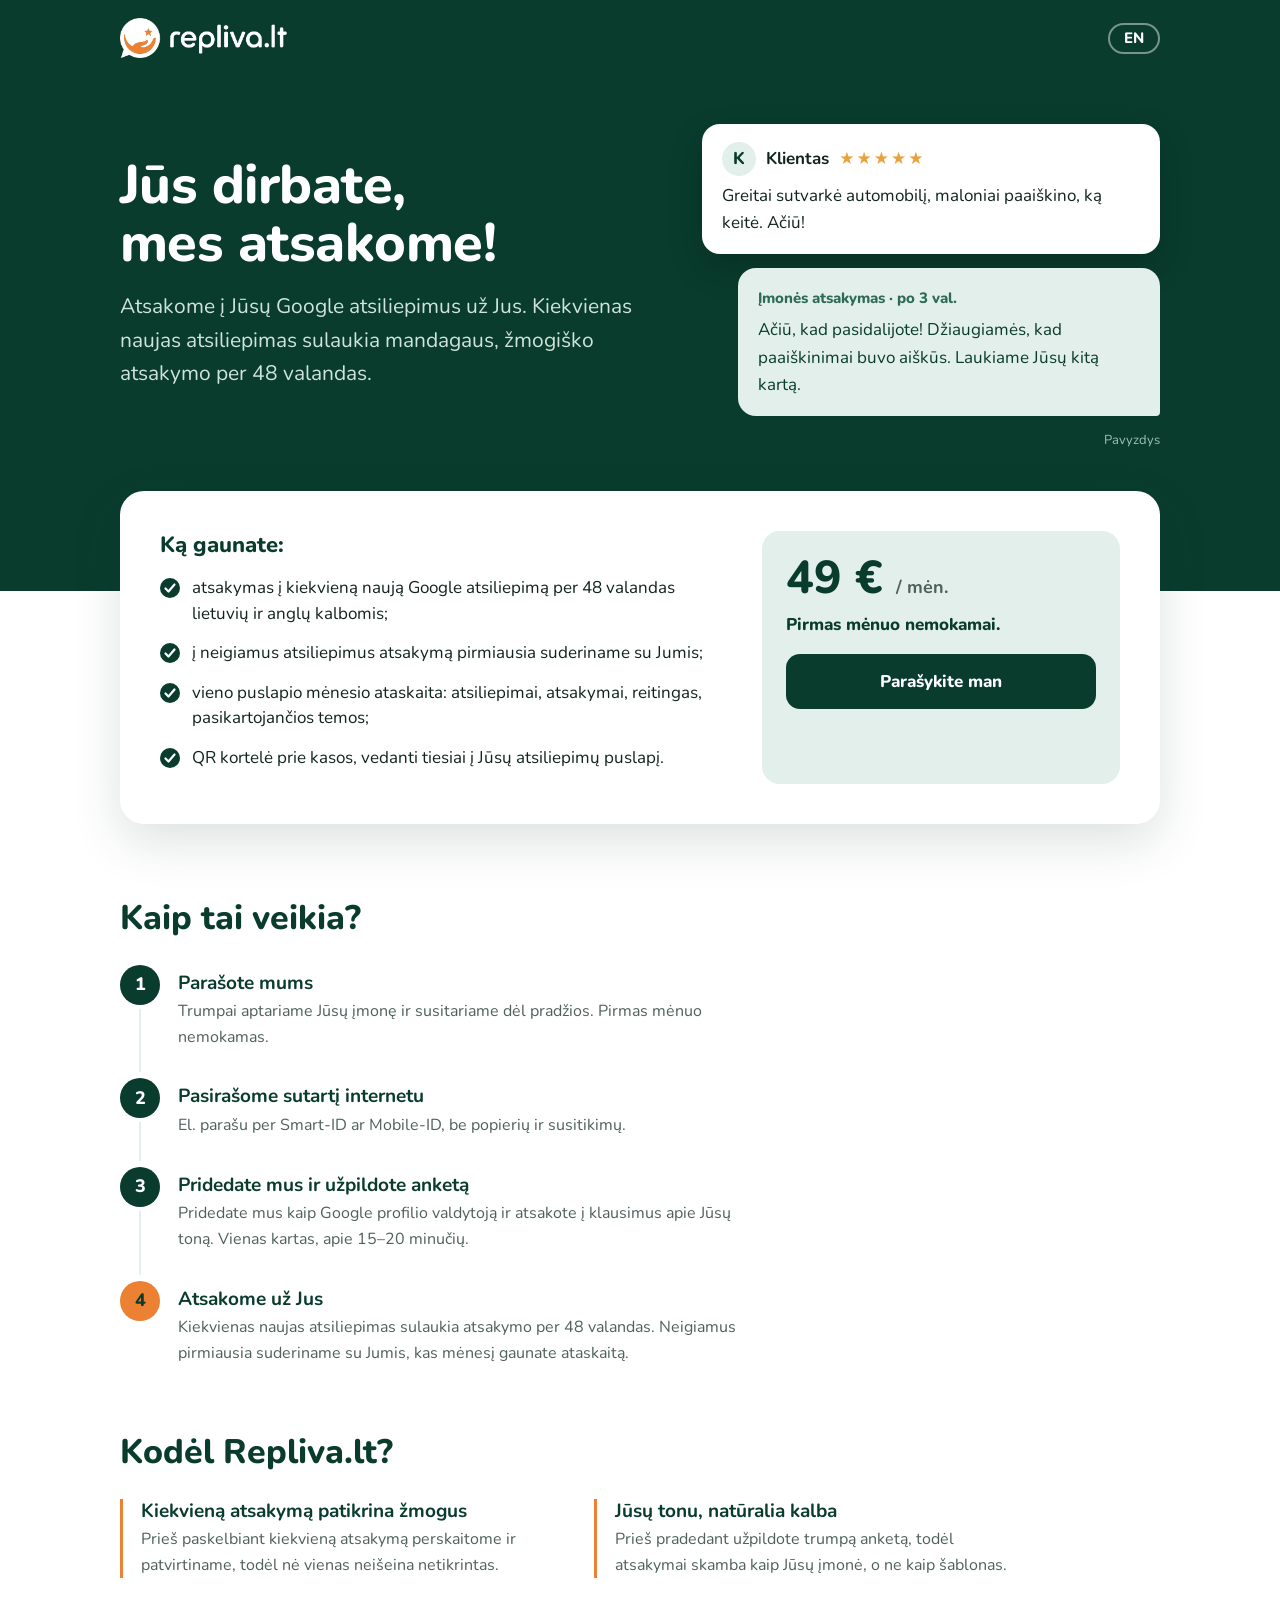
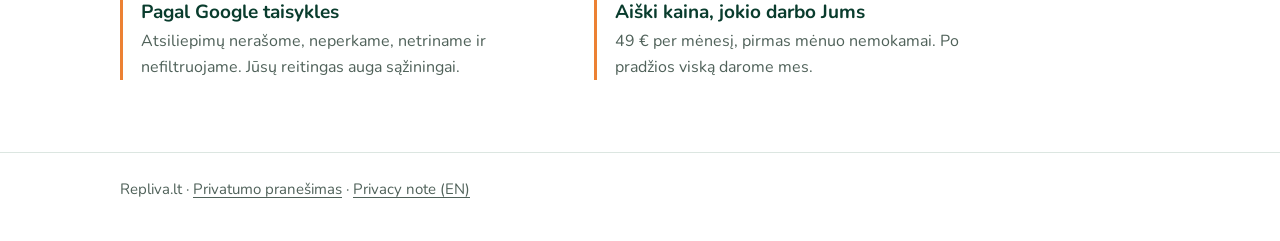
==== index.html @ 4f691e45 "Rename 'Kas įeina:' to 'Ką gaunate:' Co-Authored-By: Claude Opus 5.5 <noreply@anthropic.com> Claude-" ====
<!doctype html>
<html lang="lt">
<head>
<meta charset="utf-8">
<meta name="viewport" content="width=device-width,initial-scale=1">
<title>Repliva.lt – atsakymai į Google atsiliepimus</title>
<meta name="description" content="Repliva.lt atsako į kiekvieną naują Jūsų įmonės Google atsiliepimą per 48 valandas lietuvių ir anglų kalbomis. 49 € per mėnesį, pirmas mėnuo nemokamai.">
<link rel="canonical" href="https://repliva.lt/">
<link rel="alternate" hreflang="lt" href="https://repliva.lt/">
<link rel="alternate" hreflang="en" href="https://repliva.lt/en/">
<meta property="og:type" content="website">
<meta property="og:site_name" content="Repliva.lt">
<meta property="og:title" content="Repliva.lt – atsakymai į Google atsiliepimus">
<meta property="og:description" content="Atsakome į kiekvieną naują Jūsų įmonės Google atsiliepimą per 48 valandas. 49 € per mėnesį, pirmas mėnuo nemokamai.">
<meta property="og:url" content="https://repliva.lt/">
<meta property="og:locale" content="lt_LT">
<link rel="icon" href="/favicon.ico" sizes="48x48">
<link rel="icon" type="image/png" href="/icon-192.png" sizes="192x192">
<link rel="apple-touch-icon" href="/apple-touch-icon.png">
<script type="application/ld+json">
{"@context":"https://schema.org","@type":"Organization","name":"Repliva.lt","url":"https://repliva.lt/","logo":"https://repliva.lt/icon-512.png","email":"karolis@repliva.lt"}
</script>
<link rel="preconnect" href="https://fonts.googleapis.com">
<link rel="preconnect" href="https://fonts.gstatic.com" crossorigin>
<link rel="stylesheet" href="https://fonts.googleapis.com/css2?family=Nunito:wght@400;700;800&display=swap">
<link rel="stylesheet" href="/style.css?v=20261012c">
</head>
<body class="home">
<div class="top"><div class="wrap">
  <header class="bar">
    <a href="/"><img src="/logo-white.png" alt="Repliva.lt" width="167" height="40"></a>
    <a class="lang-switch" href="/en/" hreflang="en" lang="en">EN</a>
  </header>
  <div class="hero">
    <div class="intro">
      <h1>Jūs dirbate, mes atsakome!</h1>
      <p class="lede">Atsakome į Jūsų Google atsiliepimus už Jus. Kiekvienas naujas atsiliepimas sulaukia mandagaus, žmogiško atsakymo per 48 valandas.</p>
    </div>
    <div class="demo" aria-label="Atsakymo pavyzdys">
      <div class="rv">
        <div class="rh"><span class="av" aria-hidden="true">K</span>Klientas <span class="st" aria-label="5 žvaigždutės">★★★★★</span></div>
        <p>Greitai sutvarkė automobilį, maloniai paaiškino, ką keitė. Ačiū!</p>
      </div>
      <div class="rp">
        <div class="rh">Įmonės atsakymas · po 3 val.</div>
        <p>Ačiū, kad pasidalijote! Džiaugiamės, kad paaiškinimai buvo aiškūs. Laukiame Jūsų kitą kartą.</p>
      </div>
      <div class="tag">Pavyzdys</div>
    </div>
  </div>
</div></div>

<main><div class="wrap">
  <div class="card">
    <div>
      <h2>Ką gaunate:</h2>
      <ul class="ticks">
        <li>atsakymas į kiekvieną naują Google atsiliepimą per 48 valandas lietuvių ir anglų kalbomis;</li>
        <li>į neigiamus atsiliepimus atsakymą pirmiausia suderiname su Jumis;</li>
        <li>vieno puslapio mėnesio ataskaita: atsiliepimai, atsakymai, reitingas, pasikartojančios temos;</li>
        <li>QR kortelė prie kasos, vedanti tiesiai į Jūsų atsiliepimų puslapį.</li>
      </ul>
    </div>
    <div class="price">
      <p class="amount">49 € <span>/ mėn.</span></p>
      <p class="free">Pirmas mėnuo nemokamai.</p>
      <a class="btn" href="mailto:karolis@repliva.lt?subject=Repliva.lt%20%E2%80%93%20atsakymai%20%C4%AF%20atsiliepimus">Parašykite man</a>
    </div>
  </div>

  <section class="how" id="kaip">
    <h2>Kaip tai veikia?</h2>
    <ol class="steps">
      <li><span class="n">1</span><div><h3>Parašote mums</h3><p>Trumpai aptariame Jūsų įmonę ir susitariame dėl pradžios. Pirmas mėnuo nemokamas.</p></div></li>
      <li><span class="n">2</span><div><h3>Pasirašome sutartį internetu</h3><p>El. parašu per Smart-ID ar Mobile-ID, be popierių ir susitikimų.</p></div></li>
      <li><span class="n">3</span><div><h3>Pridedate mus ir užpildote anketą</h3><p>Pridedate mus kaip Google profilio valdytoją ir atsakote į klausimus apie Jūsų toną. Vienas kartas, apie 15–20 minučių.</p></div></li>
      <li><span class="n">4</span><div><h3>Atsakome už Jus</h3><p>Kiekvienas naujas atsiliepimas sulaukia atsakymo per 48 valandas. Neigiamus pirmiausia suderiname su Jumis, kas mėnesį gaunate ataskaitą.</p></div></li>
    </ol>
  </section>

  <section class="why">
    <h2>Kodėl Repliva.lt?</h2>
    <div class="why-list">
      <div class="w"><h3>Kiekvieną atsakymą patikrina žmogus</h3><p>Prieš paskelbiant kiekvieną atsakymą perskaitome ir patvirtiname, todėl nė vienas neišeina netikrintas.</p></div>
      <div class="w"><h3>Jūsų tonu, natūralia kalba</h3><p>Prieš pradedant užpildote trumpą anketą, todėl atsakymai skamba kaip Jūsų įmonė, o ne kaip šablonas.</p></div>
      <div class="w"><h3>Pagal Google taisykles</h3><p>Atsiliepimų nerašome, neperkame, netriname ir nefiltruojame. Jūsų reitingas auga sąžiningai.</p></div>
      <div class="w"><h3>Aiški kaina, jokio darbo Jums</h3><p>49 € per mėnesį, pirmas mėnuo nemokamai. Po pradžios viską darome mes.</p></div>
    </div>
  </section>
</div></main>

<footer><div class="wrap">
  Repliva.lt · <a href="/privatumas/">Privatumo pranešimas</a> · <a href="/privacy/">Privacy note (EN)</a>
</div></footer>
</body>
</html>
---- style.css ----
:root{
  --brand:#093C2D; --brand-soft:#E3EFEA; --accent:#EC8133; --accent-soft:#FCE7D6;
  --surface:#FFFFFF; --ink:#12241E; --ink-muted:#4F6159; --line:#DCE6E1;
}
*{box-sizing:border-box}
html{-webkit-text-size-adjust:100%}
body{margin:0;background:var(--surface);color:var(--ink);font:17px/1.6 "Nunito",system-ui,-apple-system,sans-serif;min-height:100vh;display:flex;flex-direction:column}
main{flex:1;padding:40px 0 56px}
a{color:var(--brand);text-underline-offset:3px}
a:hover{color:var(--ink)}
.wrap{max-width:760px;margin:0 auto;padding:0 20px}
header.site{border-bottom:1px solid var(--line)}
header.site .wrap{display:flex;align-items:center;justify-content:space-between;gap:16px;padding-top:16px;padding-bottom:16px}
header.site img{height:40px;width:auto;display:block}
.lang{font-size:15px;font-weight:700}
h1{font-size:clamp(30px,6vw,44px);line-height:1.1;margin:0 0 16px;color:var(--brand);font-weight:800;letter-spacing:-.01em}
h2{font-size:20px;line-height:1.3;margin:32px 0 8px;color:var(--brand);font-weight:800}
p{margin:0 0 12px}
ul{margin:0 0 12px;padding-left:22px}
li{margin:0 0 6px}
.muted{color:var(--ink-muted);font-size:15px}
footer{border-top:1px solid var(--line);padding:24px 0 40px;font-size:15px;color:var(--ink-muted)}
footer a{color:var(--ink-muted)}

/* ---------- Home page ---------- */
body.home .wrap{max-width:1080px}
.btn{display:inline-block;background:var(--brand);color:#fff;font-weight:800;text-decoration:none;border-radius:14px;padding:14px 26px;font-size:17px;text-align:center}
.btn:hover{color:#fff;background:#0d4f3c}
.btn.alt{background:var(--accent);color:var(--brand)}
.btn.alt:hover{background:#f0934e;color:var(--brand)}

.top{background:var(--brand);color:#fff}
.bar{display:flex;align-items:center;justify-content:space-between;gap:16px;padding:18px 0}
.bar img{height:40px;width:auto;display:block}
.head-mail{color:#fff;font-weight:700;font-size:15px}
.head-mail:hover{color:var(--accent-soft)}
.hero{display:grid;gap:36px;padding:40px 0 120px;align-items:center}
.hero h1{color:#fff;font-size:clamp(34px,6.5vw,54px);line-height:1.08;margin:0 0 18px;text-wrap:balance}
.lede{font-size:clamp(18px,2.2vw,21px);color:#cfe3da;max-width:32em;margin-bottom:28px}

.demo{display:grid;gap:14px;max-width:480px;width:100%;justify-self:center}
.demo p{margin:0}
.rv{background:#fff;color:var(--ink);border-radius:18px;padding:18px 20px;box-shadow:0 14px 34px rgba(0,0,0,.18)}
.rh{display:flex;align-items:center;gap:10px;margin-bottom:6px;font-weight:700}
.av{width:34px;height:34px;border-radius:50%;background:var(--brand-soft);display:grid;place-items:center;color:var(--brand);font-weight:800}
.st{color:#E9A23B;letter-spacing:2px}
.rp{background:var(--brand-soft);color:var(--brand);border-radius:18px 18px 4px 18px;padding:18px 20px;margin-left:36px}
.rp .rh{font-size:15px;font-weight:800;color:#2d6b55}
.tag{font-size:13px;color:#9fc3b4;text-align:right}

.card{background:#fff;border-radius:24px;box-shadow:0 18px 50px rgba(9,60,45,.14);padding:28px 24px;margin-top:-120px;display:grid;gap:28px;position:relative}
.card h2{margin:0 0 16px;font-size:22px}
.ticks{list-style:none;padding:0;margin:0}
.ticks li{position:relative;padding-left:32px;margin:0 0 14px;line-height:1.5}
.ticks li::before{content:"";position:absolute;left:0;top:3px;width:20px;height:20px;border-radius:50%;background:var(--brand) url("data:image/svg+xml,%3Csvg xmlns='http://www.w3.org/2000/svg' viewBox='0 0 20 20'%3E%3Cpath d='M5.5 10.5l3 3 6-7' fill='none' stroke='%23fff' stroke-width='2.2' stroke-linecap='round' stroke-linejoin='round'/%3E%3C/svg%3E") center/20px no-repeat}
.price{background:var(--brand-soft);border-radius:18px;padding:24px;display:grid;gap:10px;align-content:start}
.price p{margin:0}
.amount{font-size:46px;line-height:1;font-weight:800;color:var(--brand)}
.amount span{font-size:18px;font-weight:700;color:var(--ink-muted)}
.free{font-weight:800;color:var(--brand)}
.price .btn{margin-top:6px}
.contact{font-size:14px;color:var(--ink-muted)}

@media (min-width:880px){
  .hero{grid-template-columns:1.15fr 1fr;gap:56px;padding:48px 0 140px}
  .card{grid-template-columns:1.6fr 1fr;padding:40px;margin-top:-100px}
  main{padding-top:0}
}
@media (max-width:480px){
  .head-mail{display:none}
  .hero{padding:24px 0 110px}
  .btn{display:block}
  .rp{margin-left:16px}
}

/* ---------- How it works ---------- */
.how{padding:72px 0 0;display:grid;gap:24px}
.how h2{font-size:clamp(26px,4vw,34px);margin:0}
.steps{list-style:none;margin:0;padding:0;display:grid}
.steps li{margin:0;display:flex;gap:18px;position:relative;padding:0 0 28px}
.steps li:last-child{padding-bottom:0}
.steps li:not(:last-child)::after{content:"";position:absolute;left:19px;top:44px;bottom:6px;width:2px;background:var(--brand-soft)}
.steps .n{flex:none;width:40px;height:40px;border-radius:50%;background:var(--brand);color:#fff;font-weight:800;display:grid;place-items:center;font-size:18px}
.steps li:last-child .n{background:var(--accent);color:var(--brand)}
.steps h3{margin:6px 0 4px;color:var(--brand);font-size:19px;line-height:1.3}
.steps p{margin:0;color:var(--ink-muted);font-size:16px;max-width:36em}

/* ---------- Why ---------- */
.why{padding:64px 0 16px}
.why h2{font-size:clamp(26px,4vw,34px);margin:0 0 24px}
.why-list{display:grid;gap:22px 48px;max-width:900px}
.why-list .w{padding-left:18px;border-left:3px solid var(--accent)}
.why-list h3{margin:0 0 4px;color:var(--brand);font-size:19px;line-height:1.3}
.why-list p{margin:0;color:var(--ink-muted);font-size:16px}
@media (min-width:700px){.why-list{grid-template-columns:1fr 1fr}}

/* ---------- Language switch ---------- */
.lang-switch{color:#fff;font-weight:800;font-size:15px;text-decoration:none;border:2px solid rgba(255,255,255,.45);border-radius:999px;padding:6px 14px;line-height:1}
.lang-switch:hover,.lang-switch:focus-visible{color:var(--brand);background:#fff;border-color:#fff}
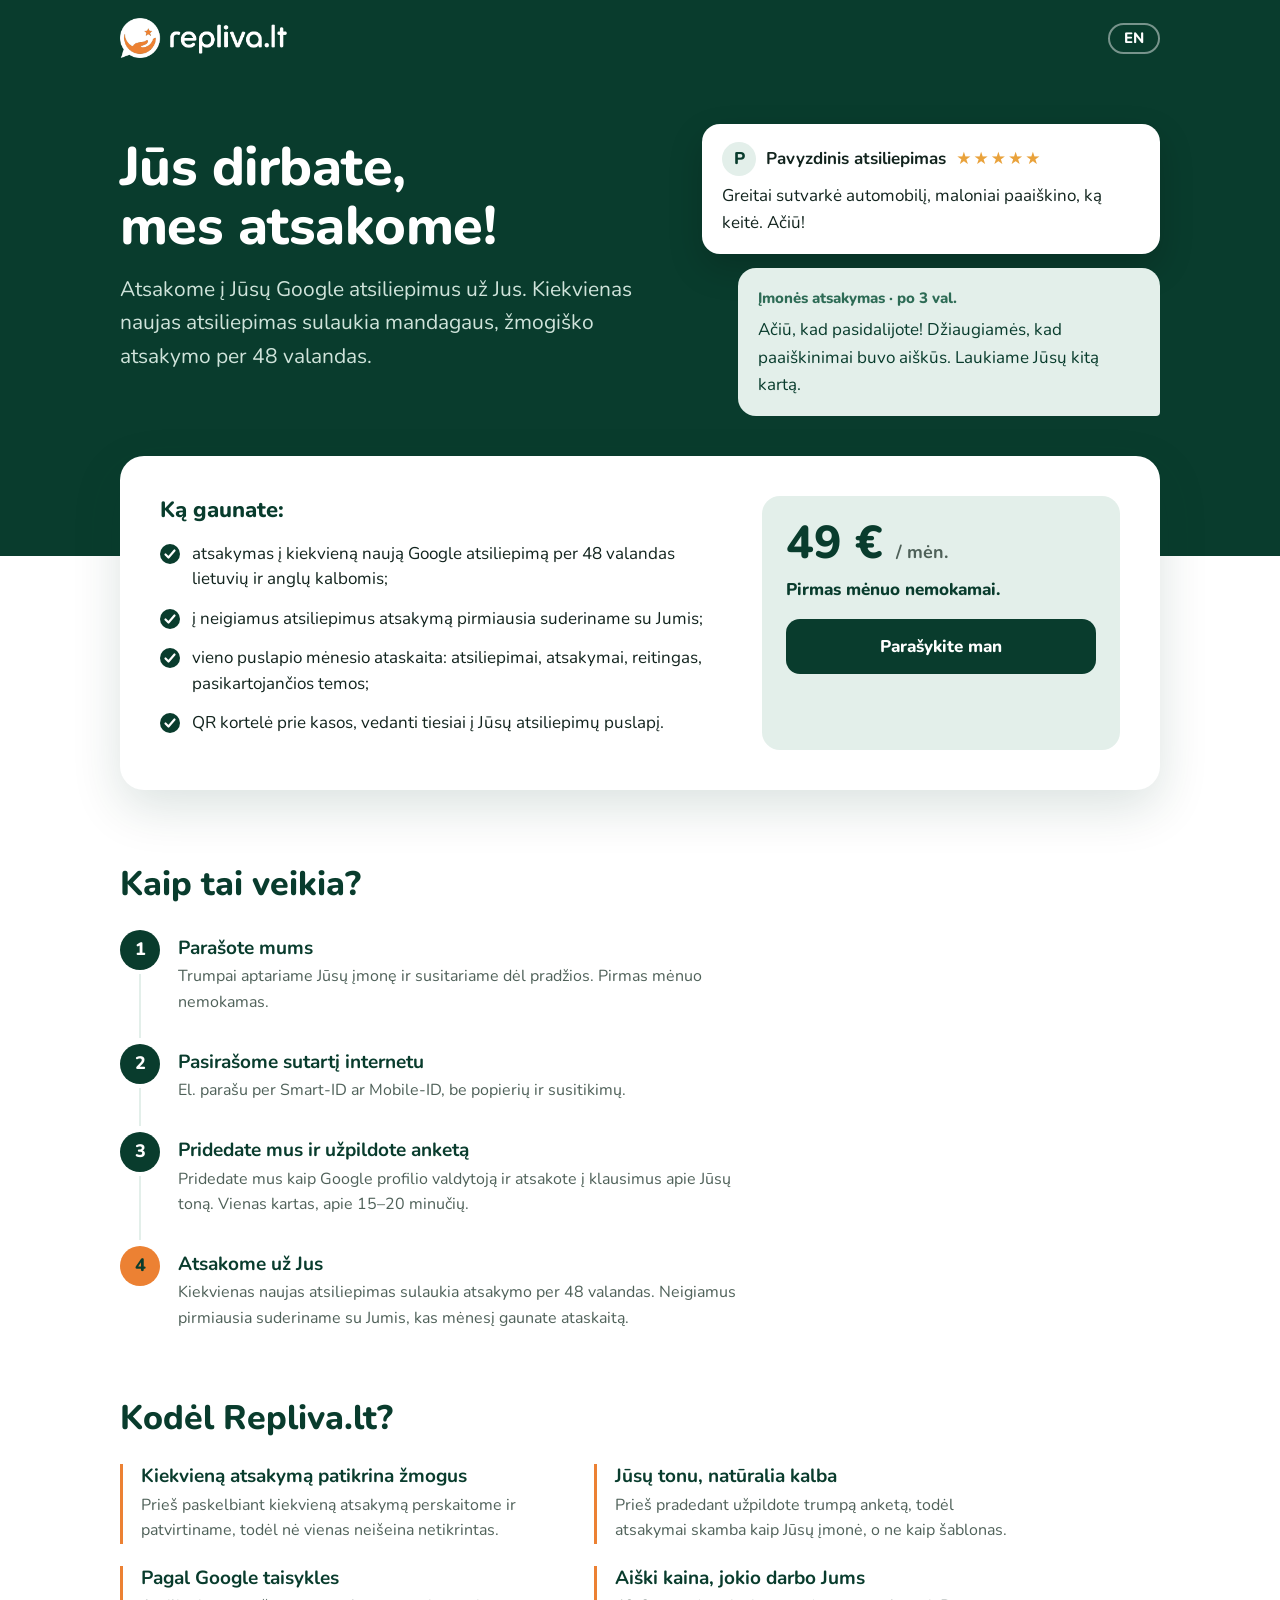
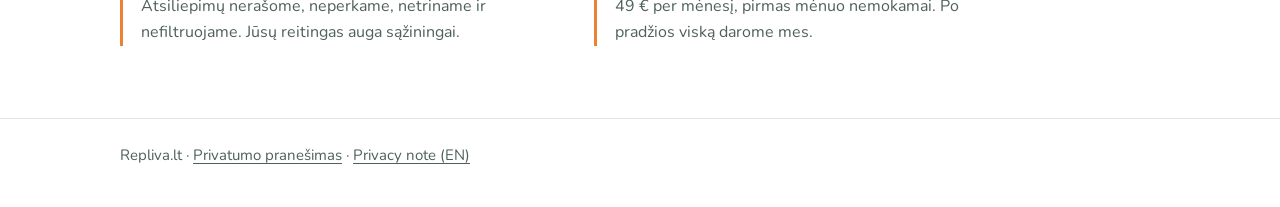
==== commit 1ccbecb4: "Move sample label into the review card; remove separate Pavyzdys/Example line Co-Authored-By: Claude" ====
--- a/index.html
+++ b/index.html
@@ -38,14 +38,13 @@
     </div>
     <div class="demo" aria-label="Atsakymo pavyzdys">
       <div class="rv">
-        <div class="rh"><span class="av" aria-hidden="true">K</span>Klientas <span class="st" aria-label="5 žvaigždutės">★★★★★</span></div>
+        <div class="rh"><span class="av" aria-hidden="true">P</span>Pavyzdinis atsiliepimas <span class="st" aria-label="5 žvaigždutės">★★★★★</span></div>
         <p>Greitai sutvarkė automobilį, maloniai paaiškino, ką keitė. Ačiū!</p>
       </div>
       <div class="rp">
         <div class="rh">Įmonės atsakymas · po 3 val.</div>
         <p>Ačiū, kad pasidalijote! Džiaugiamės, kad paaiškinimai buvo aiškūs. Laukiame Jūsų kitą kartą.</p>
       </div>
-      <div class="tag">Pavyzdys</div>
     </div>
   </div>
 </div></div>
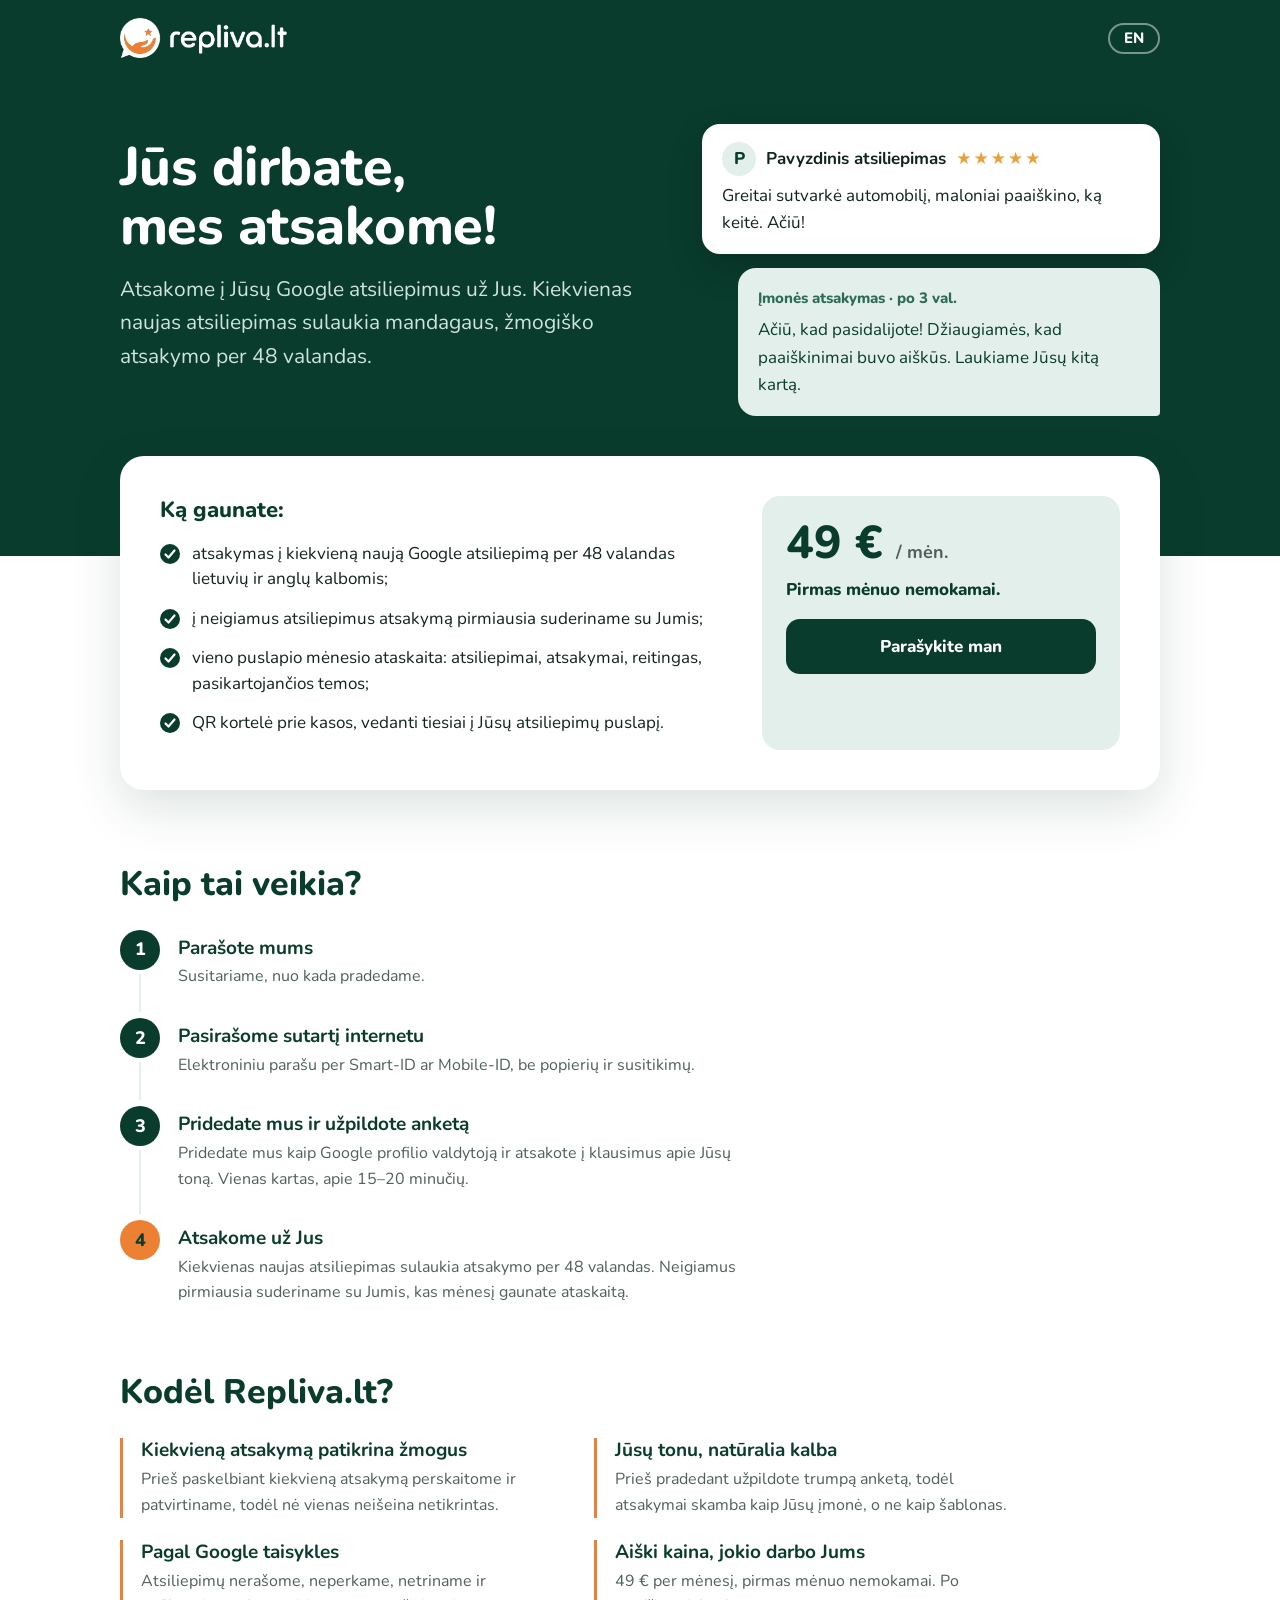
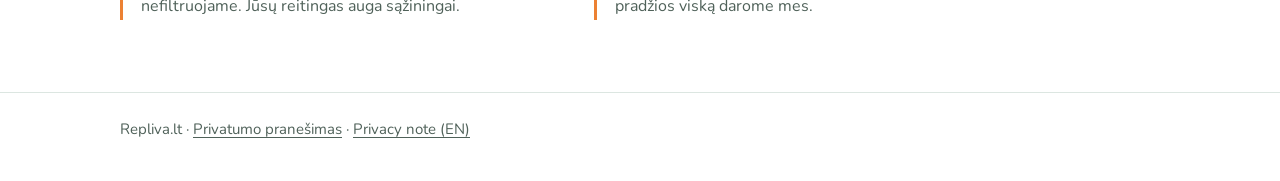
==== commit 75094b3a: "Shorten step 1; 'elektroninis parašas' in full Co-Authored-By: Claude Opus 5.5 <noreply@anthropic.co" ====
--- a/index.html
+++ b/index.html
@@ -70,8 +70,8 @@
   <section class="how" id="kaip">
     <h2>Kaip tai veikia?</h2>
     <ol class="steps">
-      <li><span class="n">1</span><div><h3>Parašote mums</h3><p>Trumpai aptariame Jūsų įmonę ir susitariame dėl pradžios. Pirmas mėnuo nemokamas.</p></div></li>
-      <li><span class="n">2</span><div><h3>Pasirašome sutartį internetu</h3><p>El. parašu per Smart-ID ar Mobile-ID, be popierių ir susitikimų.</p></div></li>
+      <li><span class="n">1</span><div><h3>Parašote mums</h3><p>Susitariame, nuo kada pradedame.</p></div></li>
+      <li><span class="n">2</span><div><h3>Pasirašome sutartį internetu</h3><p>Elektroniniu parašu per Smart-ID ar Mobile-ID, be popierių ir susitikimų.</p></div></li>
       <li><span class="n">3</span><div><h3>Pridedate mus ir užpildote anketą</h3><p>Pridedate mus kaip Google profilio valdytoją ir atsakote į klausimus apie Jūsų toną. Vienas kartas, apie 15–20 minučių.</p></div></li>
       <li><span class="n">4</span><div><h3>Atsakome už Jus</h3><p>Kiekvienas naujas atsiliepimas sulaukia atsakymo per 48 valandas. Neigiamus pirmiausia suderiname su Jumis, kas mėnesį gaunate ataskaitą.</p></div></li>
     </ol>
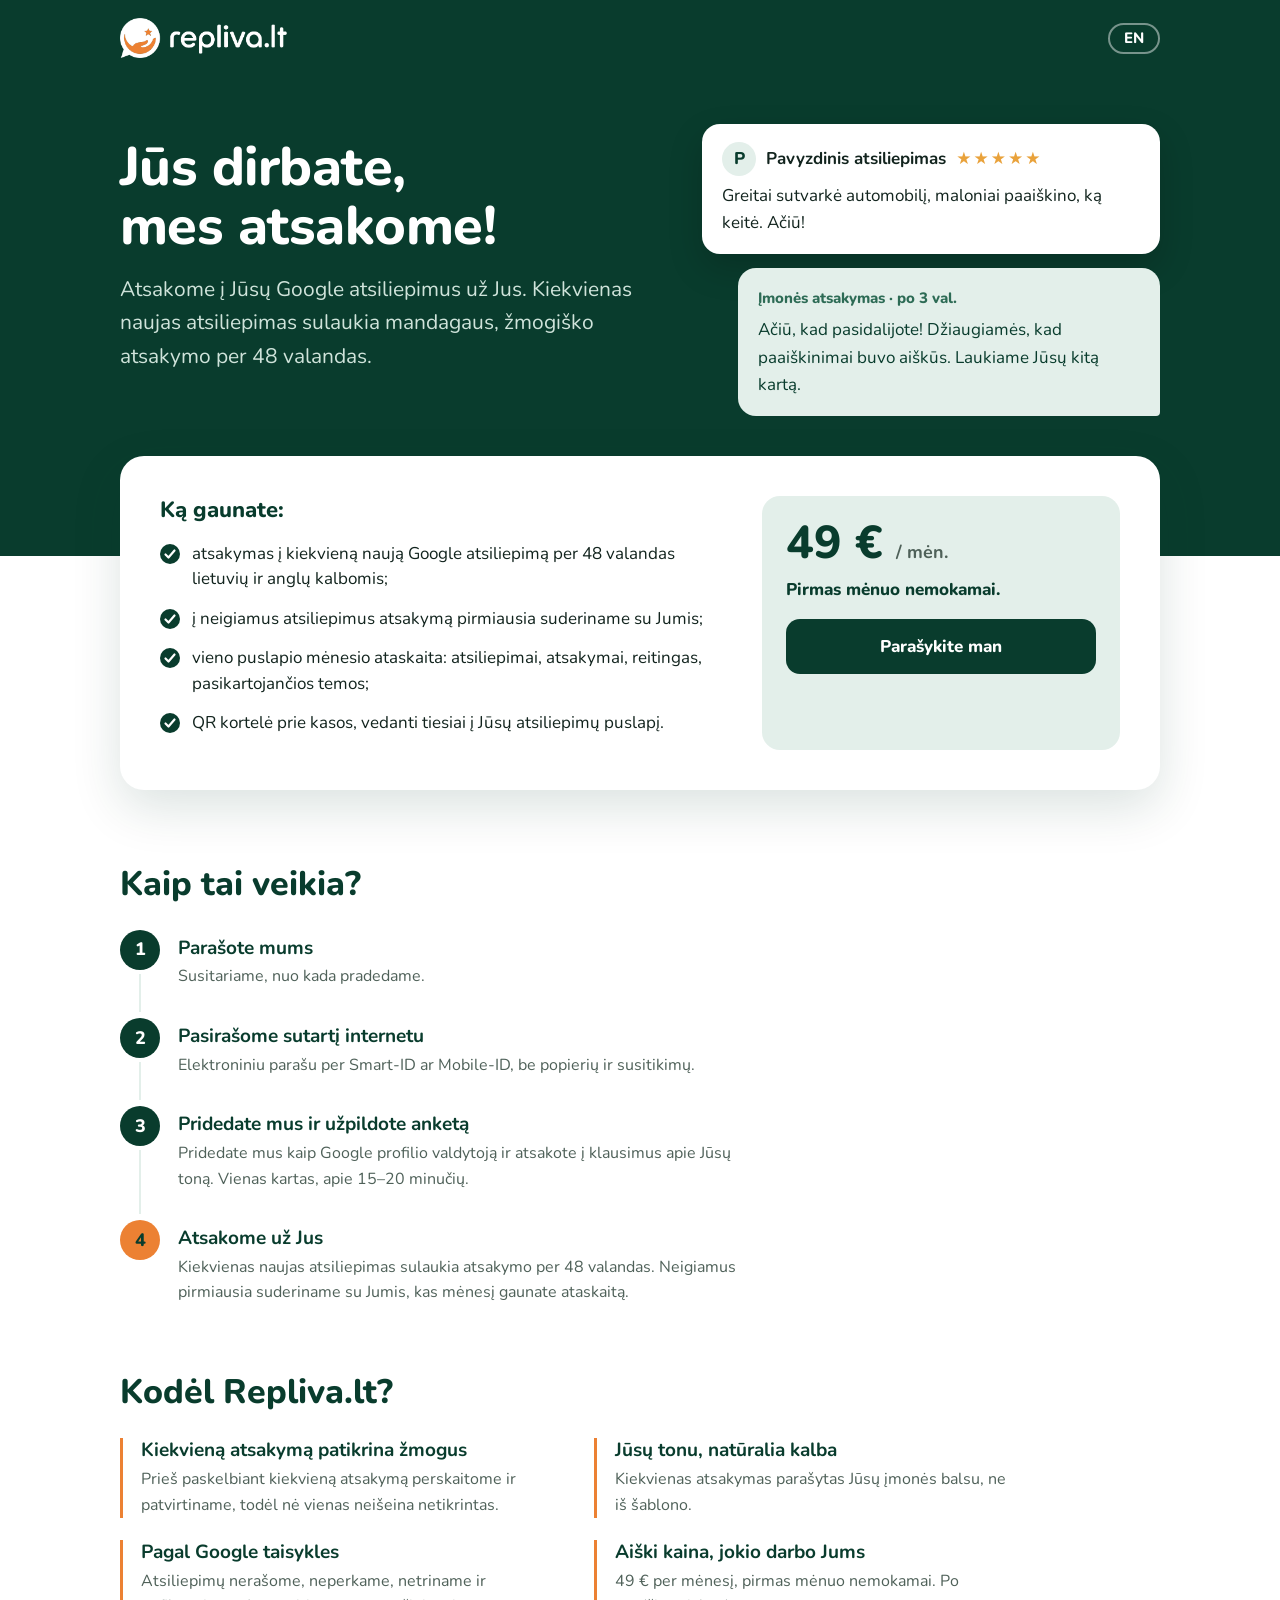
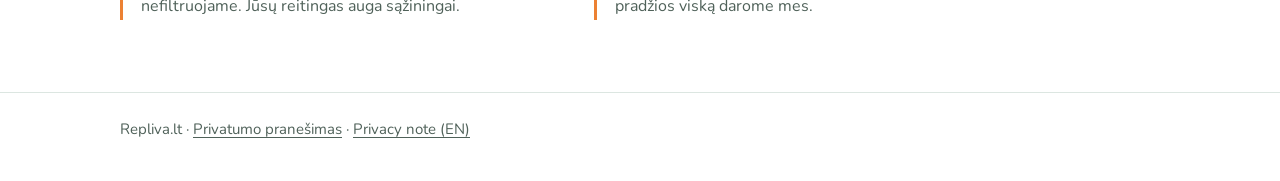
==== commit c50f4b5a: "Reword 'Jūsų tonu' item Co-Authored-By: Claude Opus 5.5 <noreply@anthropic.com> Claude-Session: http" ====
--- a/index.html
+++ b/index.html
@@ -81,7 +81,7 @@
     <h2>Kodėl Repliva.lt?</h2>
     <div class="why-list">
       <div class="w"><h3>Kiekvieną atsakymą patikrina žmogus</h3><p>Prieš paskelbiant kiekvieną atsakymą perskaitome ir patvirtiname, todėl nė vienas neišeina netikrintas.</p></div>
-      <div class="w"><h3>Jūsų tonu, natūralia kalba</h3><p>Prieš pradedant užpildote trumpą anketą, todėl atsakymai skamba kaip Jūsų įmonė, o ne kaip šablonas.</p></div>
+      <div class="w"><h3>Jūsų tonu, natūralia kalba</h3><p>Kiekvienas atsakymas parašytas Jūsų įmonės balsu, ne iš šablono.</p></div>
       <div class="w"><h3>Pagal Google taisykles</h3><p>Atsiliepimų nerašome, neperkame, netriname ir nefiltruojame. Jūsų reitingas auga sąžiningai.</p></div>
       <div class="w"><h3>Aiški kaina, jokio darbo Jums</h3><p>49 € per mėnesį, pirmas mėnuo nemokamai. Po pradžios viską darome mes.</p></div>
     </div>
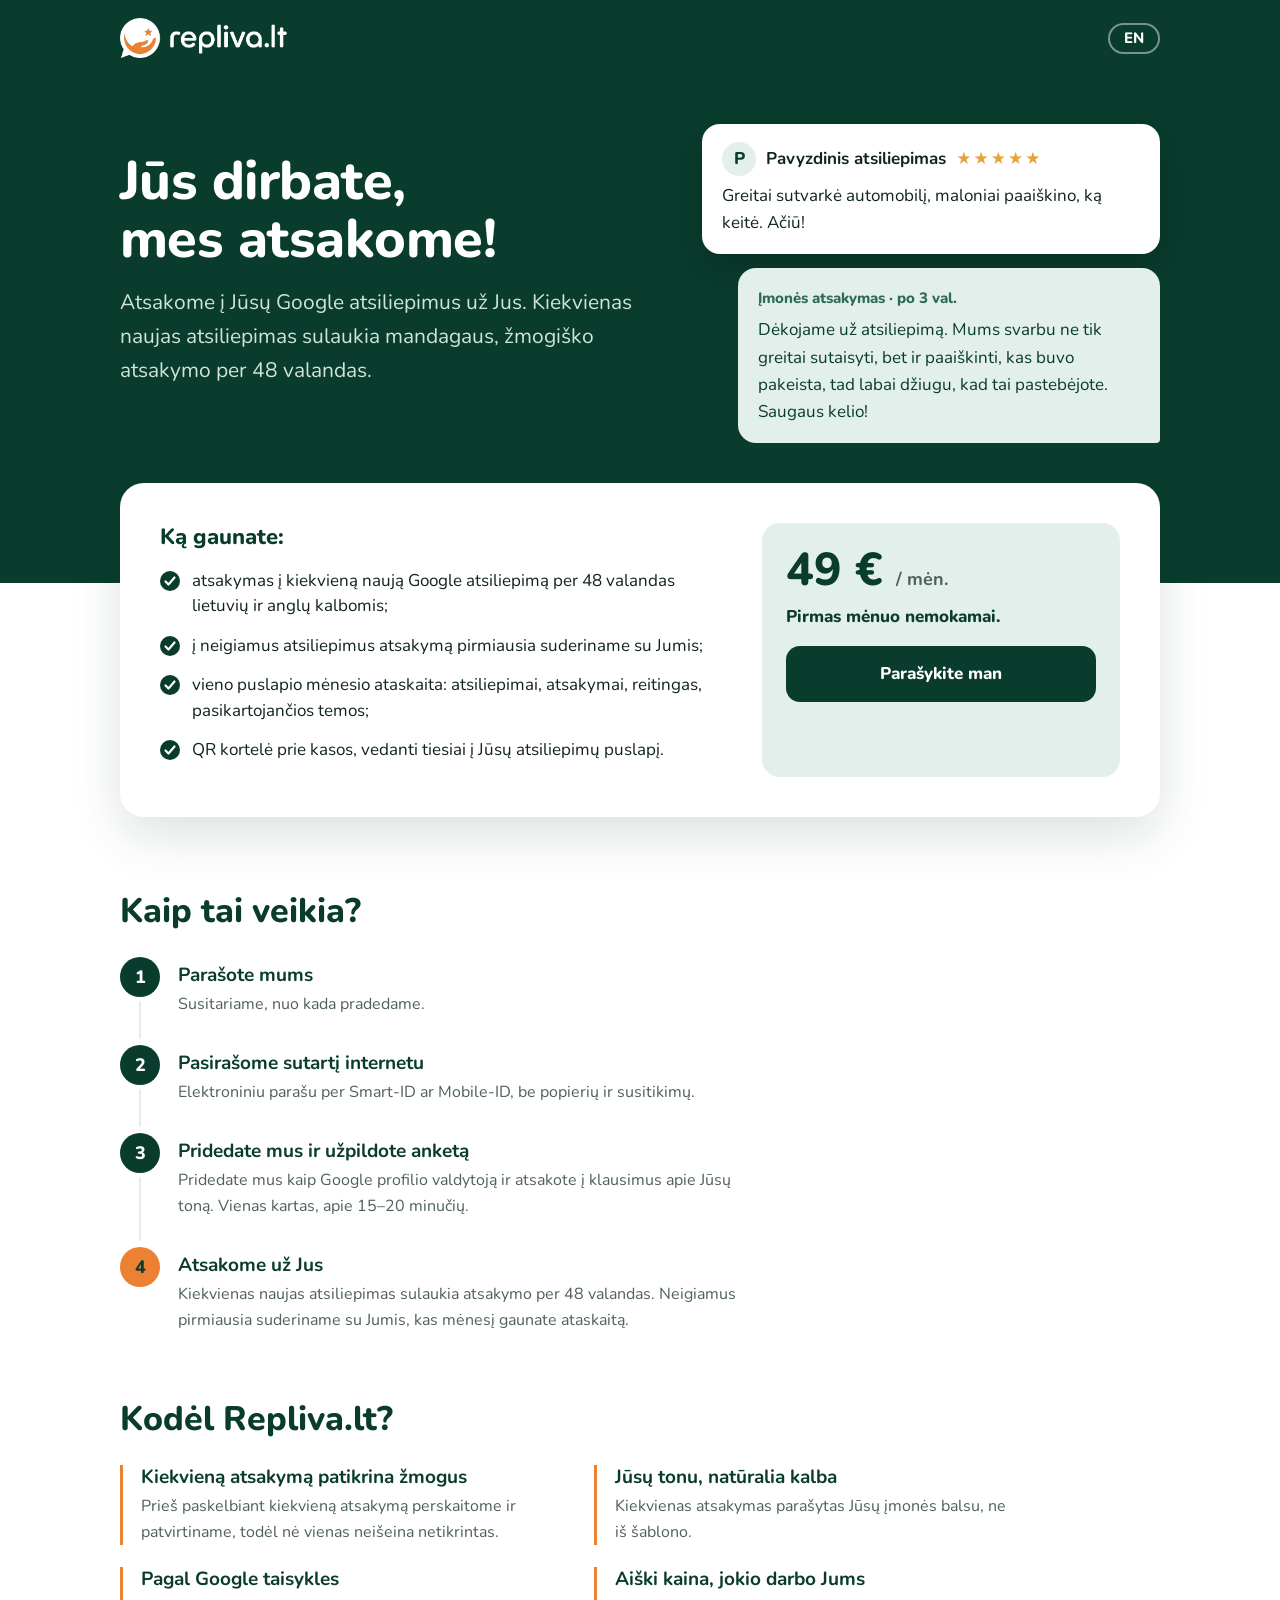
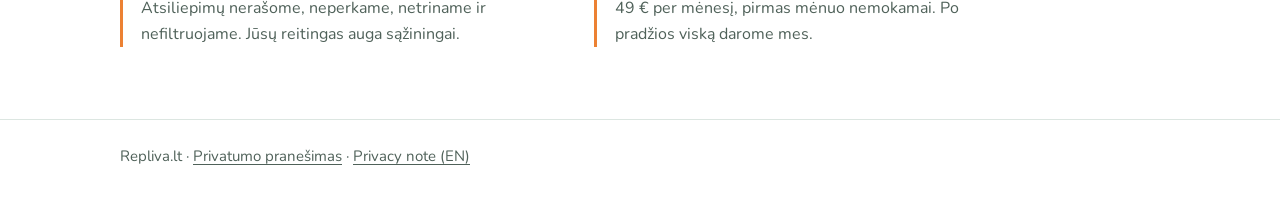
==== commit fe28ddff: "New sample company reply in hero Co-Authored-By: Claude Opus 5.5 <noreply@anthropic.com> Claude-Sess" ====
--- a/index.html
+++ b/index.html
@@ -43,7 +43,7 @@
       </div>
       <div class="rp">
         <div class="rh">Įmonės atsakymas · po 3 val.</div>
-        <p>Ačiū, kad pasidalijote! Džiaugiamės, kad paaiškinimai buvo aiškūs. Laukiame Jūsų kitą kartą.</p>
+        <p>Dėkojame už atsiliepimą. Mums svarbu ne tik greitai sutaisyti, bet ir paaiškinti, kas buvo pakeista, tad labai džiugu, kad tai pastebėjote. Saugaus kelio!</p>
       </div>
     </div>
   </div>
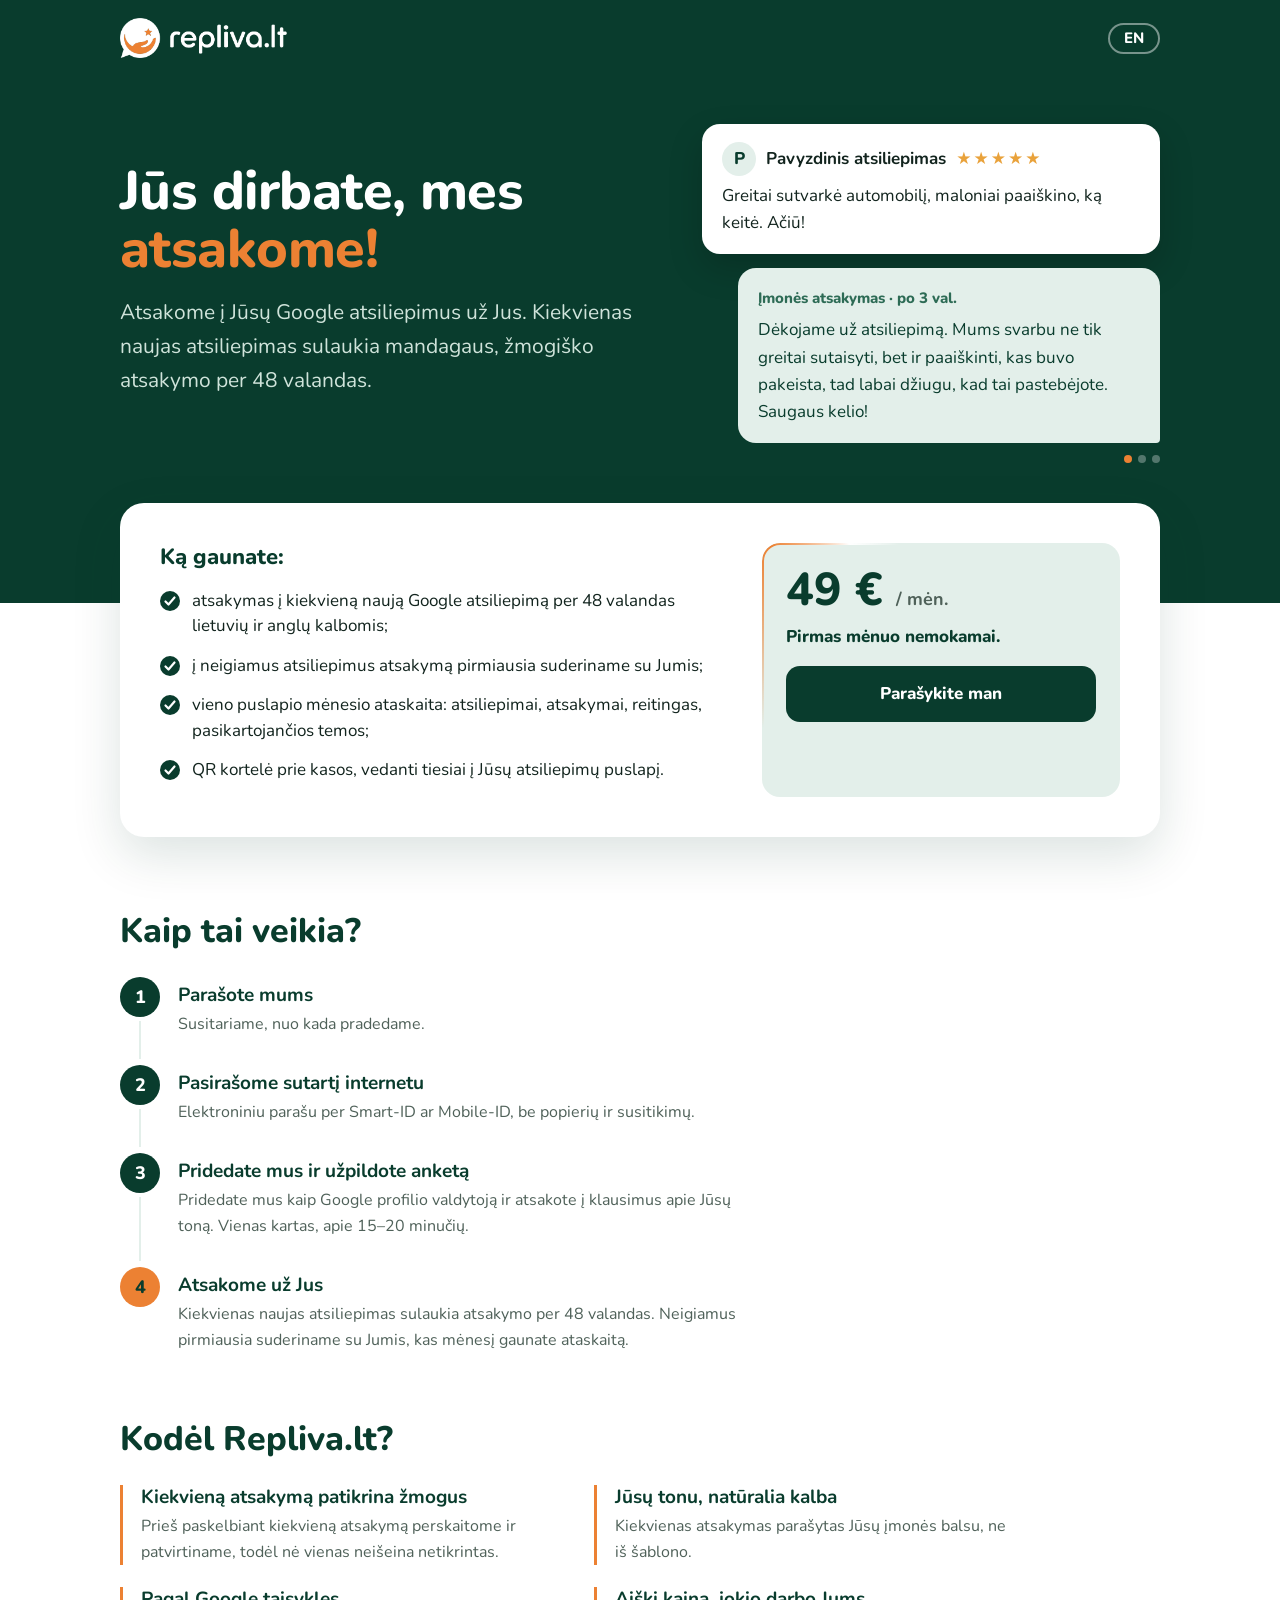
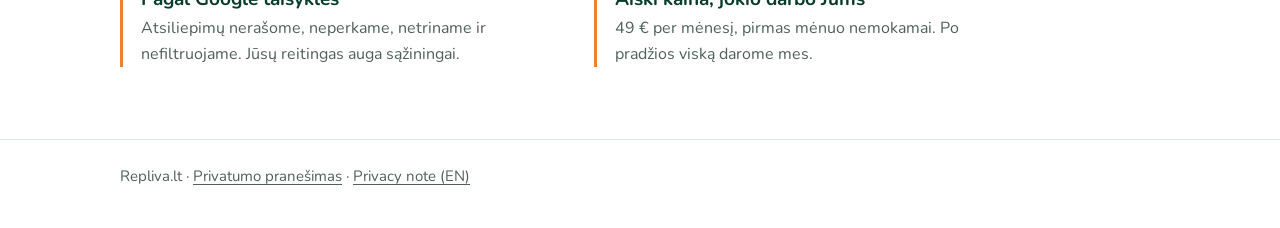
==== commit a8ca7435: "Add files via upload" ====
--- a/index.html
+++ b/index.html
@@ -23,7 +23,8 @@
 <link rel="preconnect" href="https://fonts.googleapis.com">
 <link rel="preconnect" href="https://fonts.gstatic.com" crossorigin>
 <link rel="stylesheet" href="https://fonts.googleapis.com/css2?family=Nunito:wght@400;700;800&display=swap">
-<link rel="stylesheet" href="/style.css?v=20261012c">
+<link rel="stylesheet" href="/style.css?v=20261013a">
+<script src="/home.js?v=20261013a" defer></script>
 </head>
 <body class="home">
 <div class="top"><div class="wrap">
@@ -33,18 +34,21 @@
   </header>
   <div class="hero">
     <div class="intro">
-      <h1>Jūs dirbate, mes atsakome!</h1>
+      <h1>Jūs dirbate, mes <span class="sr-only">atsakome!</span><span class="rot" aria-hidden="true"><span class="on">atsakome!</span><span>padėkojame!</span><span>pasirūpiname!</span></span></h1>
       <p class="lede">Atsakome į Jūsų Google atsiliepimus už Jus. Kiekvienas naujas atsiliepimas sulaukia mandagaus, žmogiško atsakymo per 48 valandas.</p>
     </div>
-    <div class="demo" aria-label="Atsakymo pavyzdys">
-      <div class="rv">
-        <div class="rh"><span class="av" aria-hidden="true">P</span>Pavyzdinis atsiliepimas <span class="st" aria-label="5 žvaigždutės">★★★★★</span></div>
-        <p>Greitai sutvarkė automobilį, maloniai paaiškino, ką keitė. Ačiū!</p>
+    <div class="demo-wrap">
+      <div class="demo" id="demo" aria-label="Atsakymo pavyzdys">
+        <div class="rv item">
+          <div class="rh"><span class="av" aria-hidden="true">P</span>Pavyzdinis atsiliepimas <span class="st" aria-label="5 žvaigždutės">★★★★★</span></div>
+          <p>Greitai sutvarkė automobilį, maloniai paaiškino, ką keitė. Ačiū!</p>
+        </div>
+        <div class="rp item">
+          <div class="rh">Įmonės atsakymas · po 3 val.</div>
+          <p class="txt">Dėkojame už atsiliepimą. Mums svarbu ne tik greitai sutaisyti, bet ir paaiškinti, kas buvo pakeista, tad labai džiugu, kad tai pastebėjote. Saugaus kelio!</p>
+        </div>
       </div>
-      <div class="rp">
-        <div class="rh">Įmonės atsakymas · po 3 val.</div>
-        <p>Dėkojame už atsiliepimą. Mums svarbu ne tik greitai sutaisyti, bet ir paaiškinti, kas buvo pakeista, tad labai džiugu, kad tai pastebėjote. Saugaus kelio!</p>
-      </div>
+      <div class="pager" aria-hidden="true"><i class="on"></i><i></i><i></i></div>
     </div>
   </div>
 </div></div>
--- a/style.css
+++ b/style.css
@@ -97,3 +97,61 @@
 /* ---------- Language switch ---------- */
 .lang-switch{color:#fff;font-weight:800;font-size:15px;text-decoration:none;border:2px solid rgba(255,255,255,.45);border-radius:999px;padding:6px 14px;line-height:1}
 .lang-switch:hover,.lang-switch:focus-visible{color:var(--brand);background:#fff;border-color:#fff}
+
+/* ---------- Motion (home page) ----------
+   Everything below is decoration. The page reads the same without it,
+   and it all switches off for visitors who ask for reduced motion. */
+.sr-only{position:absolute;width:1px;height:1px;padding:0;margin:-1px;overflow:hidden;clip:rect(0,0,0,0);white-space:nowrap;border:0}
+
+/* Rotating last word of the headline */
+.rot{display:inline-grid;vertical-align:bottom;overflow:hidden;color:var(--accent)}
+.rot span{grid-area:1/1;transition:transform .55s cubic-bezier(.6,0,.2,1),opacity .55s}
+.rot span:not(.on){transform:translateY(100%);opacity:0}
+.rot span.out{transform:translateY(-100%);opacity:0}
+
+/* Sample review list with typing reply */
+.demo-wrap{max-width:480px;width:100%;justify-self:center;display:grid;gap:12px}
+.demo-wrap .demo{min-height:300px;align-content:start}
+.demo.live .item{animation:pop .5s cubic-bezier(.2,.9,.3,1.2) both}
+@keyframes pop{from{opacity:0;transform:translateY(14px) scale(.96)}to{opacity:1;transform:none}}
+.st .off{opacity:.3}
+.rp .txt::after{content:"";display:inline-block;width:2px;height:1em;background:currentColor;vertical-align:-2px;margin-left:2px;opacity:0}
+.rp.typing .txt::after{opacity:1;animation:caret .8s steps(1) infinite}
+@keyframes caret{50%{opacity:0}}
+.dots{display:inline-flex;gap:4px}
+.dots i{width:7px;height:7px;border-radius:50%;background:#2d6b55;animation:dot 1s infinite}
+.dots i:nth-child(2){animation-delay:.15s}
+.dots i:nth-child(3){animation-delay:.3s}
+@keyframes dot{0%,100%{opacity:.3;transform:none}50%{opacity:1;transform:translateY(-3px)}}
+.pager{display:flex;gap:6px;justify-content:flex-end}
+.pager i{width:8px;height:8px;border-radius:50%;background:rgba(255,255,255,.3);transition:background .3s}
+.pager i.on{background:var(--accent)}
+
+/* Light running around the price box */
+@property --beam{syntax:"<angle>";initial-value:0deg;inherits:false}
+.price{position:relative}
+.price::before{content:"";position:absolute;inset:0;border-radius:inherit;padding:2px;pointer-events:none;
+  background:conic-gradient(from var(--beam),transparent 0 70%,var(--accent) 85%,#fff 90%,transparent 95%);
+  -webkit-mask:linear-gradient(#000 0 0) content-box,linear-gradient(#000 0 0);-webkit-mask-composite:xor;
+  mask:linear-gradient(#000 0 0) content-box exclude,linear-gradient(#000 0 0);
+  animation:beam 5s linear infinite}
+@keyframes beam{to{--beam:360deg}}
+
+/* Light running down the line between steps */
+.steps .n{position:relative;z-index:1}
+.steps li:not(:last-child)::after{
+  background:linear-gradient(var(--accent),var(--accent)) 0 -40px/100% 40px no-repeat,var(--brand-soft);
+  animation:beamdown 3.2s linear infinite}
+.steps li:nth-child(2)::after{animation-delay:.8s}
+.steps li:nth-child(3)::after{animation-delay:1.6s}
+@keyframes beamdown{0%{background-position:0 -40px}60%,100%{background-position:0 calc(100% + 40px)}}
+
+/* Steps and "why" items fade in on scroll (browsers without support show them as normal) */
+@supports (animation-timeline:view()){
+  .steps li,.why-list .w{animation:blurfade linear both;animation-timeline:view();animation-range:entry 0% entry 60%}
+}
+@keyframes blurfade{from{opacity:.15;filter:blur(6px);transform:translateY(16px)}to{opacity:1;filter:none;transform:none}}
+
+@media (prefers-reduced-motion:reduce){
+  body.home *,body.home *::before,body.home *::after{animation:none!important;transition:none!important}
+}
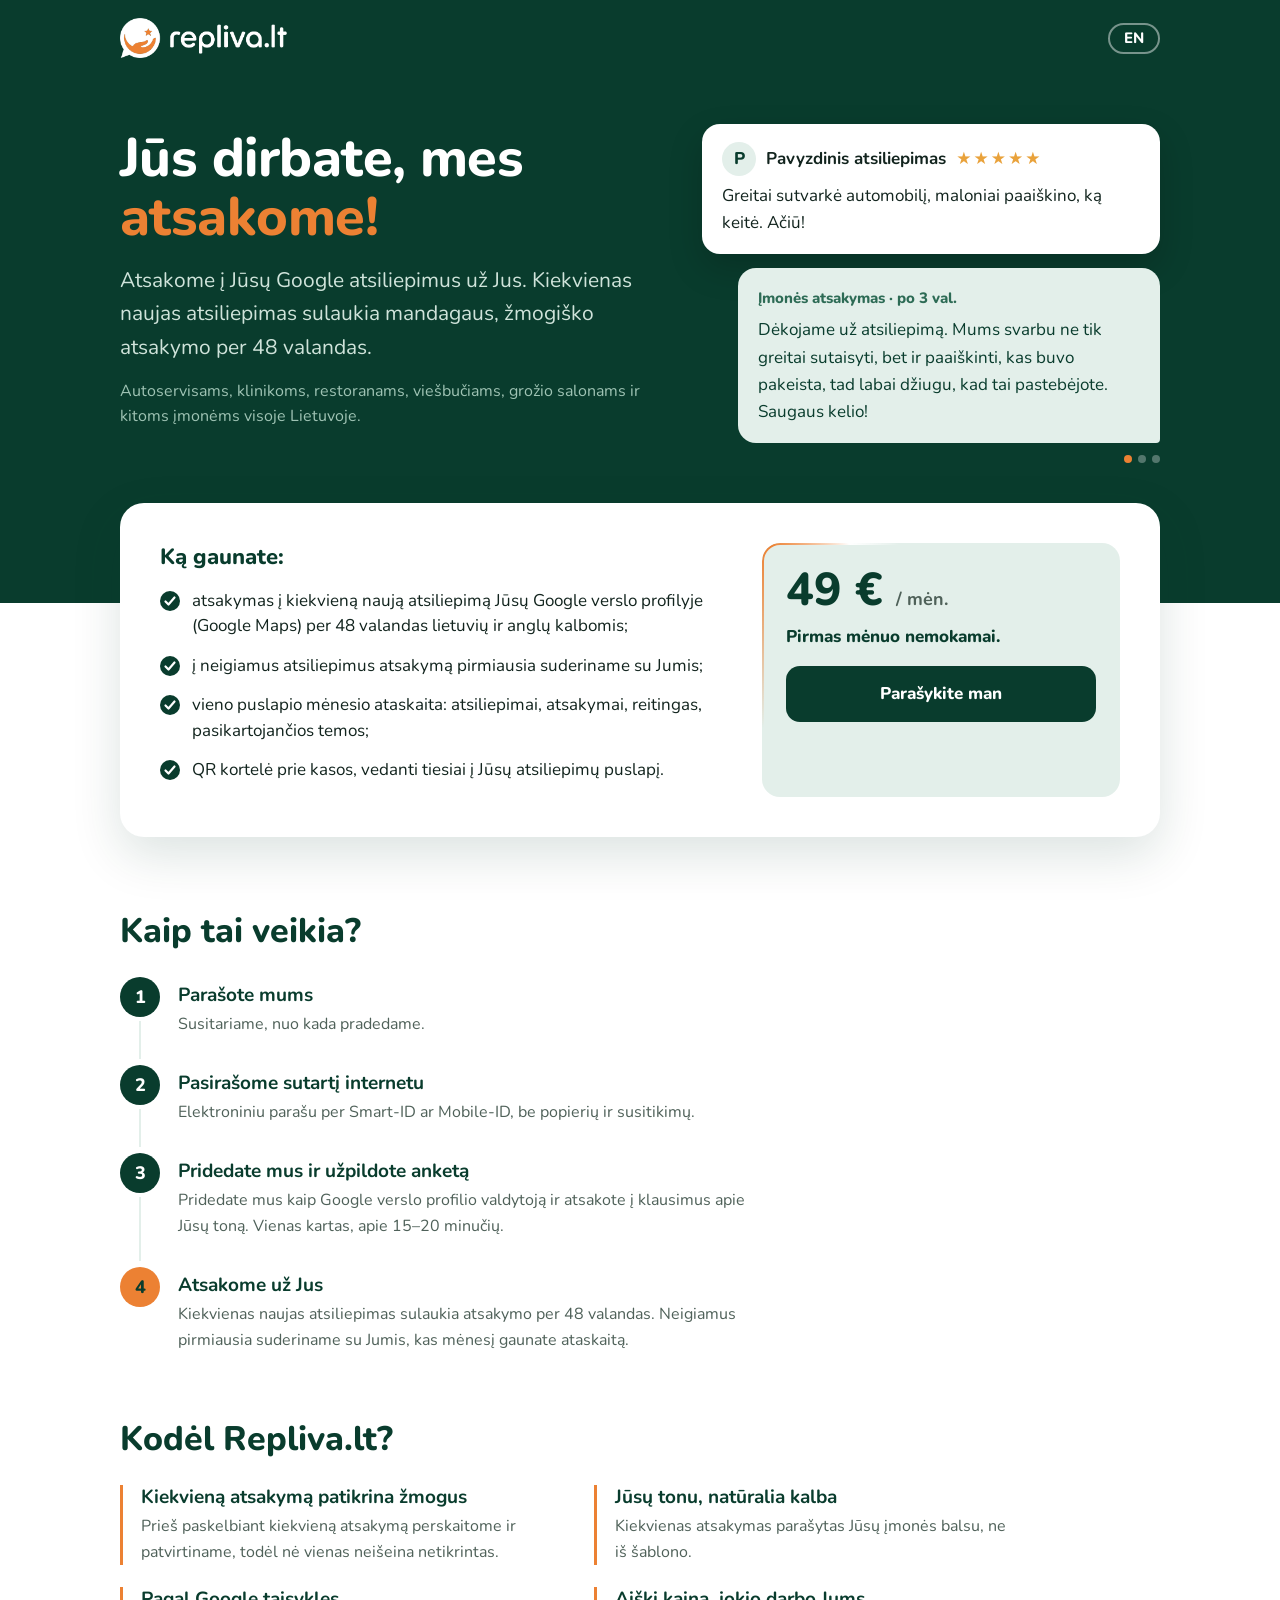
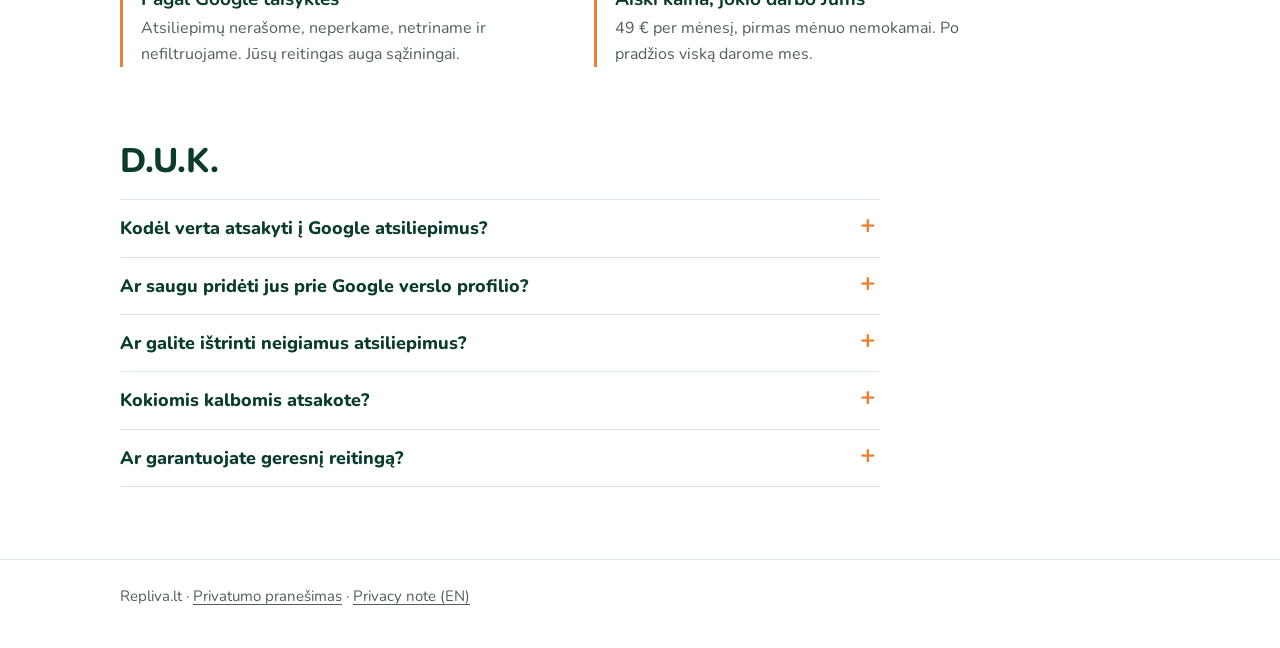
==== commit 74d1c15d: "SEO: search terms, who it's for, D.U.K./FAQ, Service schema, x-default Co-Authored-By: Claude Opus 5" ====
--- a/index.html
+++ b/index.html
@@ -4,10 +4,11 @@
 <meta charset="utf-8">
 <meta name="viewport" content="width=device-width,initial-scale=1">
 <title>Repliva.lt – atsakymai į Google atsiliepimus</title>
-<meta name="description" content="Repliva.lt atsako į kiekvieną naują Jūsų įmonės Google atsiliepimą per 48 valandas lietuvių ir anglų kalbomis. 49 € per mėnesį, pirmas mėnuo nemokamai.">
+<meta name="description" content="Google atsiliepimų valdymas įmonėms: Repliva.lt atsako į kiekvieną naują atsiliepimą per 48 valandas lietuvių ir anglų kalbomis. 49 € per mėnesį, pirmas mėnuo nemokamai.">
 <link rel="canonical" href="https://repliva.lt/">
 <link rel="alternate" hreflang="lt" href="https://repliva.lt/">
 <link rel="alternate" hreflang="en" href="https://repliva.lt/en/">
+<link rel="alternate" hreflang="x-default" href="https://repliva.lt/">
 <meta property="og:type" content="website">
 <meta property="og:site_name" content="Repliva.lt">
 <meta property="og:title" content="Repliva.lt – atsakymai į Google atsiliepimus">
@@ -18,13 +19,16 @@
 <link rel="icon" type="image/png" href="/icon-192.png" sizes="192x192">
 <link rel="apple-touch-icon" href="/apple-touch-icon.png">
 <script type="application/ld+json">
-{"@context":"https://schema.org","@type":"Organization","name":"Repliva.lt","url":"https://repliva.lt/","logo":"https://repliva.lt/icon-512.png","email":"karolis@repliva.lt"}
+{"@context":"https://schema.org","@graph":[
+ {"@type":"Organization","@id":"https://repliva.lt/#org","name":"Repliva.lt","url":"https://repliva.lt/","logo":"https://repliva.lt/icon-512.png","email":"karolis@repliva.lt"},
+ {"@type":"Service","name":"Atsakymai į Google atsiliepimus","serviceType":"Google atsiliepimų valdymas","description":"Atsakymas į kiekvieną naują Google atsiliepimą per 48 valandas lietuvių ir anglų kalbomis, mėnesio ataskaita ir QR kortelė.","provider":{"@id":"https://repliva.lt/#org"},"areaServed":{"@type":"Country","name":"Lietuva"},"availableLanguage":["lt","en"],"offers":{"@type":"Offer","price":"49","priceCurrency":"EUR","description":"49 € per mėnesį, pirmas mėnuo nemokamai."}}
+]}
 </script>
 <link rel="preconnect" href="https://fonts.googleapis.com">
 <link rel="preconnect" href="https://fonts.gstatic.com" crossorigin>
 <link rel="stylesheet" href="https://fonts.googleapis.com/css2?family=Nunito:wght@400;700;800&display=swap">
-<link rel="stylesheet" href="/style.css?v=20261013a">
-<script src="/home.js?v=20261013a" defer></script>
+<link rel="stylesheet" href="/style.css?v=20261013b">
+<script src="/home.js?v=20261013b" defer></script>
 </head>
 <body class="home">
 <div class="top"><div class="wrap">
@@ -36,6 +40,7 @@
     <div class="intro">
       <h1>Jūs dirbate, mes <span class="sr-only">atsakome!</span><span class="rot" aria-hidden="true"><span class="on">atsakome!</span><span>padėkojame!</span><span>pasirūpiname!</span></span></h1>
       <p class="lede">Atsakome į Jūsų Google atsiliepimus už Jus. Kiekvienas naujas atsiliepimas sulaukia mandagaus, žmogiško atsakymo per 48 valandas.</p>
+      <p class="for">Autoservisams, klinikoms, restoranams, viešbučiams, grožio salonams ir kitoms įmonėms visoje Lietuvoje.</p>
     </div>
     <div class="demo-wrap">
       <div class="demo" id="demo" aria-label="Atsakymo pavyzdys">
@@ -58,7 +63,7 @@
     <div>
       <h2>Ką gaunate:</h2>
       <ul class="ticks">
-        <li>atsakymas į kiekvieną naują Google atsiliepimą per 48 valandas lietuvių ir anglų kalbomis;</li>
+        <li>atsakymas į kiekvieną naują atsiliepimą Jūsų Google verslo profilyje (Google Maps) per 48 valandas lietuvių ir anglų kalbomis;</li>
         <li>į neigiamus atsiliepimus atsakymą pirmiausia suderiname su Jumis;</li>
         <li>vieno puslapio mėnesio ataskaita: atsiliepimai, atsakymai, reitingas, pasikartojančios temos;</li>
         <li>QR kortelė prie kasos, vedanti tiesiai į Jūsų atsiliepimų puslapį.</li>
@@ -76,7 +81,7 @@
     <ol class="steps">
       <li><span class="n">1</span><div><h3>Parašote mums</h3><p>Susitariame, nuo kada pradedame.</p></div></li>
       <li><span class="n">2</span><div><h3>Pasirašome sutartį internetu</h3><p>Elektroniniu parašu per Smart-ID ar Mobile-ID, be popierių ir susitikimų.</p></div></li>
-      <li><span class="n">3</span><div><h3>Pridedate mus ir užpildote anketą</h3><p>Pridedate mus kaip Google profilio valdytoją ir atsakote į klausimus apie Jūsų toną. Vienas kartas, apie 15–20 minučių.</p></div></li>
+      <li><span class="n">3</span><div><h3>Pridedate mus ir užpildote anketą</h3><p>Pridedate mus kaip Google verslo profilio valdytoją ir atsakote į klausimus apie Jūsų toną. Vienas kartas, apie 15–20 minučių.</p></div></li>
       <li><span class="n">4</span><div><h3>Atsakome už Jus</h3><p>Kiekvienas naujas atsiliepimas sulaukia atsakymo per 48 valandas. Neigiamus pirmiausia suderiname su Jumis, kas mėnesį gaunate ataskaitą.</p></div></li>
     </ol>
   </section>
@@ -90,6 +95,15 @@
       <div class="w"><h3>Aiški kaina, jokio darbo Jums</h3><p>49 € per mėnesį, pirmas mėnuo nemokamai. Po pradžios viską darome mes.</p></div>
     </div>
   </section>
+
+  <section class="faq" id="duk">
+    <h2>D.U.K.</h2>
+    <details><summary>Kodėl verta atsakyti į Google atsiliepimus?</summary><p>Rinkdamiesi įmonę, žmonės skaito ne tik atsiliepimus, bet ir tai, kaip į juos atsakyta. Neatsakytas atsiliepimas, ypač neigiamas, atrodo ignoruotas.</p></details>
+    <details><summary>Ar saugu pridėti jus prie Google verslo profilio?</summary><p>Valdytojo teisės leidžia atsakyti į atsiliepimus, bet neleidžia ištrinti profilio ar pašalinti savininko. Profilio informacijos be Jūsų prašymo nekeičiame, o prieigą galite atšaukti bet kada.</p></details>
+    <details><summary>Ar galite ištrinti neigiamus atsiliepimus?</summary><p>Ne. Atsiliepimų netriname, nerašome, neperkame ir nefiltruojame, nes tai prieštarauja Google taisyklėms. Neigiamam atsiliepimui geriausia ramus ir greitas atsakymas.</p></details>
+    <details><summary>Kokiomis kalbomis atsakote?</summary><p>Į lietuviškus atsiliepimus atsakome lietuviškai, į parašytus kitomis kalbomis – angliškai.</p></details>
+    <details><summary>Ar garantuojate geresnį reitingą?</summary><p>Ne, reitingą lemia klientai ir Google. Garantuojame, kad kiekvienas naujas atsiliepimas sulauks atsakymo per 48 valandas, o kas mėnesį gausite ataskaitą.</p></details>
+  </section>
 </div></main>
 
 <footer><div class="wrap">
--- a/style.css
+++ b/style.css
@@ -36,7 +36,8 @@
 .head-mail:hover{color:var(--accent-soft)}
 .hero{display:grid;gap:36px;padding:40px 0 120px;align-items:center}
 .hero h1{color:#fff;font-size:clamp(34px,6.5vw,54px);line-height:1.08;margin:0 0 18px;text-wrap:balance}
-.lede{font-size:clamp(18px,2.2vw,21px);color:#cfe3da;max-width:32em;margin-bottom:28px}
+.lede{font-size:clamp(18px,2.2vw,21px);color:#cfe3da;max-width:32em;margin-bottom:14px}
+.for{font-size:16px;color:#9fc3b4;max-width:34em;margin-bottom:28px}
 
 .demo{display:grid;gap:14px;max-width:480px;width:100%;justify-self:center}
 .demo p{margin:0}
@@ -93,6 +94,18 @@
 .why-list h3{margin:0 0 4px;color:var(--brand);font-size:19px;line-height:1.3}
 .why-list p{margin:0;color:var(--ink-muted);font-size:16px}
 @media (min-width:700px){.why-list{grid-template-columns:1fr 1fr}}
+
+/* ---------- FAQ ---------- */
+.faq{padding:56px 0 16px;max-width:760px}
+.faq h2{font-size:clamp(26px,4vw,34px);margin:0 0 16px}
+.faq details{border-bottom:1px solid var(--line)}
+.faq details:first-of-type{border-top:1px solid var(--line)}
+.faq summary{cursor:pointer;list-style:none;padding:16px 36px 16px 0;position:relative;font-weight:800;color:var(--brand);font-size:18px;line-height:1.35}
+.faq summary::-webkit-details-marker{display:none}
+.faq summary::after{content:"+";position:absolute;right:4px;top:12px;font-size:26px;line-height:1;color:var(--accent);font-weight:700;transition:transform .2s}
+.faq details[open] summary::after{transform:rotate(45deg)}
+.faq summary:focus-visible{outline:2px solid var(--accent);outline-offset:2px}
+.faq details p{margin:0 0 18px;color:var(--ink-muted);font-size:16px;max-width:40em}
 
 /* ---------- Language switch ---------- */
 .lang-switch{color:#fff;font-weight:800;font-size:15px;text-decoration:none;border:2px solid rgba(255,255,255,.45);border-radius:999px;padding:6px 14px;line-height:1}
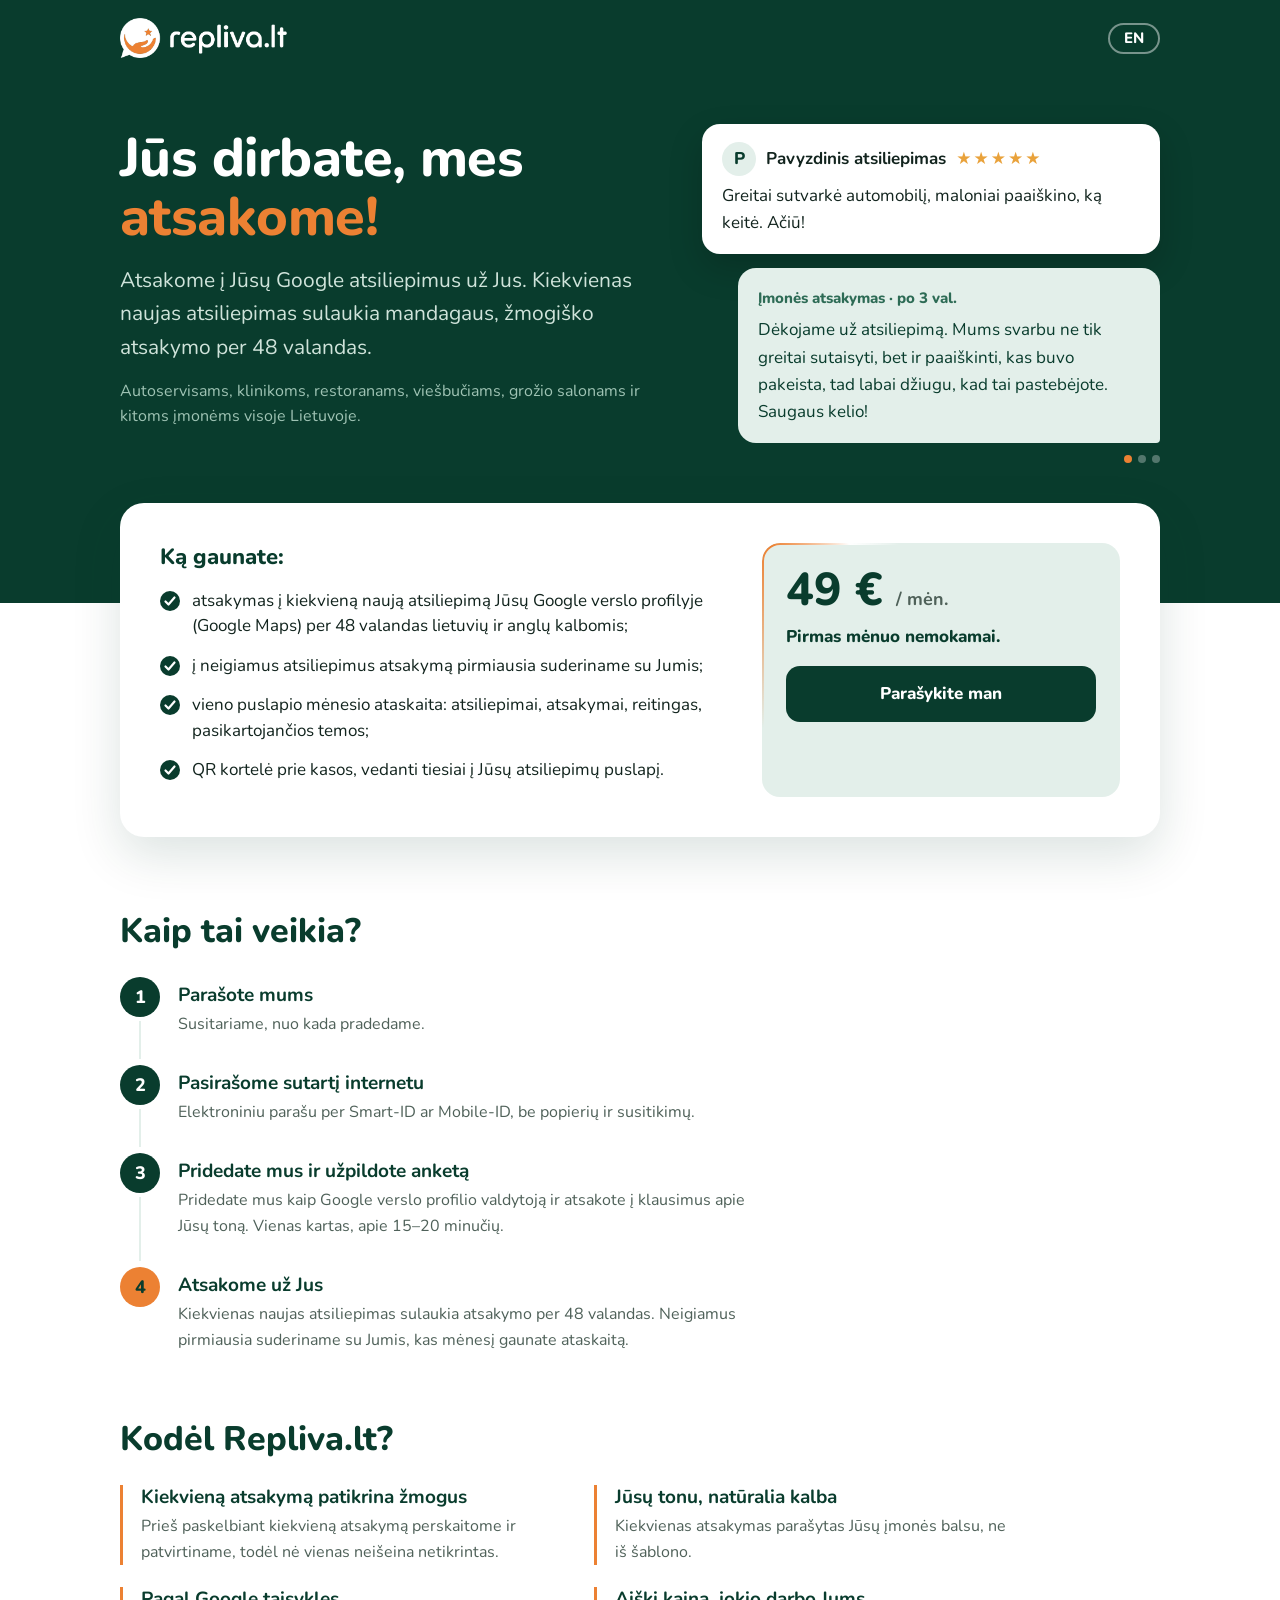
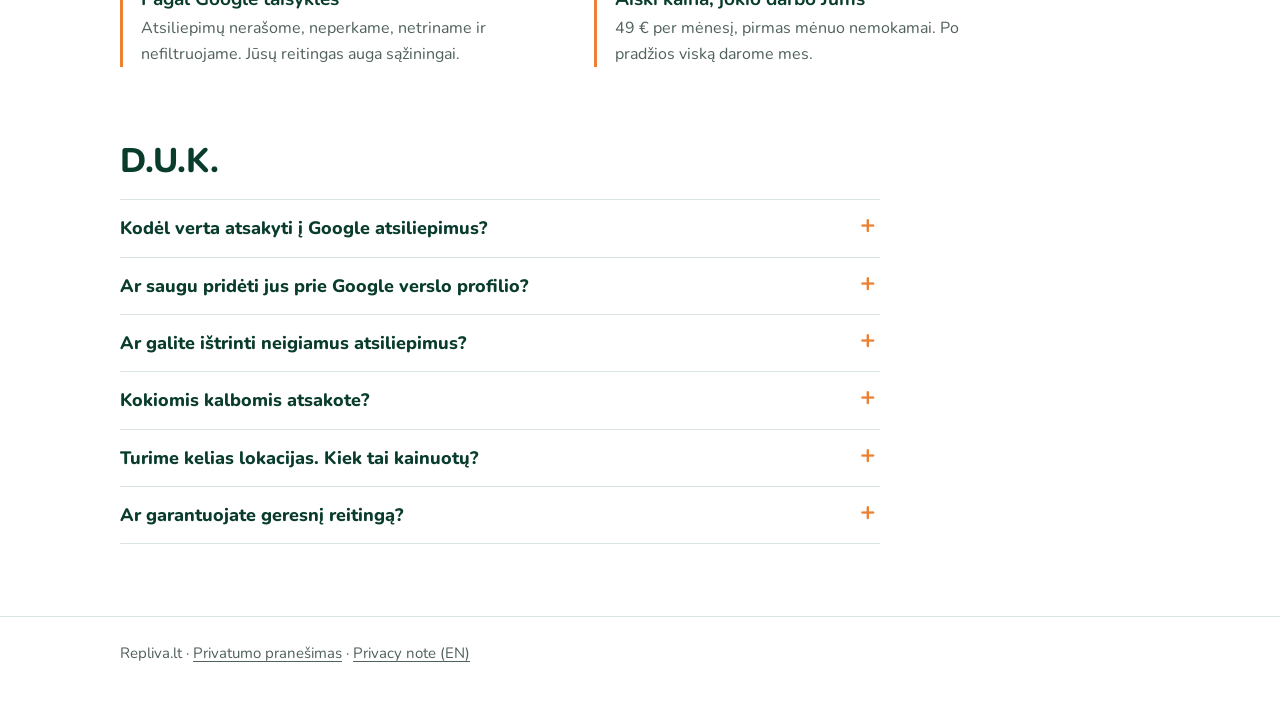
==== commit 92f09125: "FAQ: pricing for several locations (LT, EN) Co-Authored-By: Claude Opus 5.5 <noreply@anthropic.com> " ====
--- a/index.html
+++ b/index.html
@@ -102,6 +102,7 @@
     <details><summary>Ar saugu pridėti jus prie Google verslo profilio?</summary><p>Valdytojo teisės leidžia atsakyti į atsiliepimus, bet neleidžia ištrinti profilio ar pašalinti savininko. Profilio informacijos be Jūsų prašymo nekeičiame, o prieigą galite atšaukti bet kada.</p></details>
     <details><summary>Ar galite ištrinti neigiamus atsiliepimus?</summary><p>Ne. Atsiliepimų netriname, nerašome, neperkame ir nefiltruojame, nes tai prieštarauja Google taisyklėms. Neigiamam atsiliepimui geriausia ramus ir greitas atsakymas.</p></details>
     <details><summary>Kokiomis kalbomis atsakote?</summary><p>Į lietuviškus atsiliepimus atsakome lietuviškai, į parašytus kitomis kalbomis – angliškai.</p></details>
+    <details><summary>Turime kelias lokacijas. Kiek tai kainuotų?</summary><p>Kiekviena lokacija turi savo Google verslo profilį. Pirmas profilis – 49 € per mėnesį, kiekvienas papildomas – 39 €. Sutartis ir anketa viena, ataskaita bendra, o QR kortelė – kiekvienai lokacijai.</p></details>
     <details><summary>Ar garantuojate geresnį reitingą?</summary><p>Ne, reitingą lemia klientai ir Google. Garantuojame, kad kiekvienas naujas atsiliepimas sulauks atsakymo per 48 valandas, o kas mėnesį gausite ataskaitą.</p></details>
   </section>
 </div></main>
